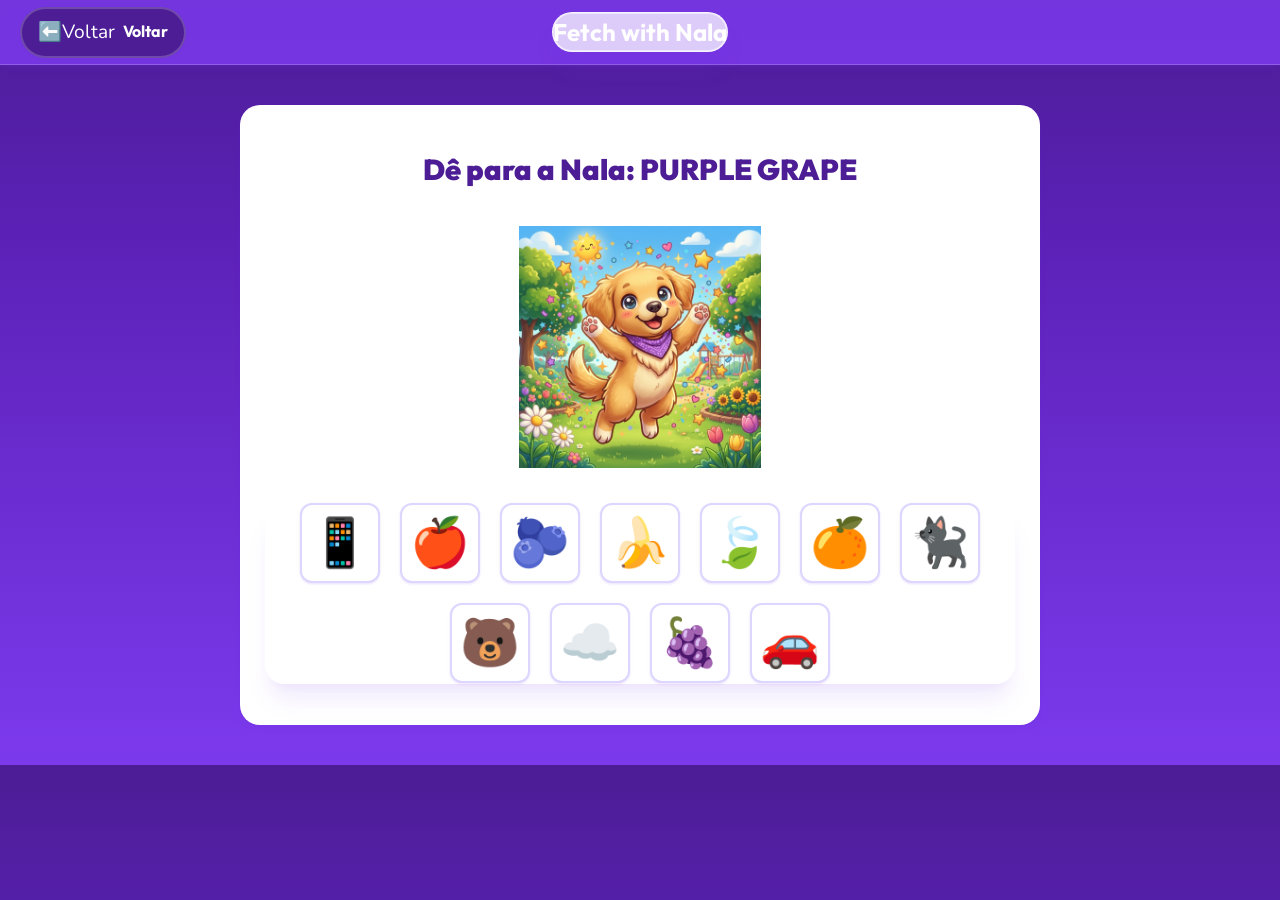
==== game-fetch.html @ 6c3c7677 "Update NalaGolden project" ====
<!DOCTYPE html>
<html lang="pt-BR">
<head>
  <meta charset="UTF-8">
  <title>Fetch with Nala — English with Nala 🐕✨</title>
  <link href="https://fonts.googleapis.com/css2?family=Outfit:wght@400;600;800;900&family=Nunito:wght@400;600;700;800&display=swap" rel="stylesheet">
  <link rel="stylesheet" href="styles.css">
  <style>
    .fetch-container {
      max-width: 800px;
      margin: 40px auto;
      text-align: center;
      padding: 40px 24px;
      background: var(--white);
      border-radius: var(--radius-lg);
      box-shadow: var(--shadow-md);
    }
    .nala-dropzone {
      width: 250px;
      height: 250px;
      margin: 0 auto 30px auto;
      border: 4px dashed transparent;
      border-radius: 50%;
      display: flex;
      align-items: center;
      justify-content: center;
      transition: all 0.3s;
      position: relative;
    }
    .nala-dropzone.dragover {
      border-color: var(--purple-400);
      background: var(--purple-50);
      transform: scale(1.05);
    }
    .nala-img {
      width: 100%;
      pointer-events: none;
      transition: transform 0.3s cubic-bezier(0.175, 0.885, 0.32, 1.275);
    }
    .fetch-prompt {
      font-size: 1.8rem;
      font-weight: 900;
      color: var(--purple-800);
      font-family: 'Outfit', sans-serif;
      margin-bottom: 30px;
    }
    .fetch-target {
      color: var(--orange);
      text-transform: uppercase;
    }
    .items-container {
      display: flex;
      justify-content: center;
      gap: 20px;
      flex-wrap: wrap;
    }
    .draggable-item {
      width: 80px;
      height: 80px;
      font-size: 3rem;
      background: var(--white);
      border-radius: var(--radius-md);
      box-shadow: var(--shadow-sm);
      display: flex;
      align-items: center;
      justify-content: center;
      cursor: grab;
      border: 2px solid var(--purple-200);
      transition: transform 0.2s;
    }
    .draggable-item:active {
      cursor: grabbing;
      transform: scale(0.9);
    }
    @keyframes shake {
      0%, 100% { transform: translateX(0); }
      25% { transform: translateX(-10px); }
      75% { transform: translateX(10px); }
    }
  </style>
</head>
<body class="light-mode" style="background-color: var(--purple-50);">
  <header class="quiz-header glass-header">
    <a href="module-hub.html" class="quiz-back-btn">
      <span aria-hidden="true">⬅️</span>
      <span class="sr-only">Voltar</span>
    </a>
    <div class="quiz-progress-bar-container glass-panel">
      <h2 id="header-title" style="color:var(--white); margin:0; font-family: 'Outfit', sans-serif; font-size: 1.5rem;">Fetch with Nala</h2>
    </div>
  </header>
  <main>
    <div class="fetch-container glass-panel">
      <div class="fetch-prompt">
        Dê para a Nala: <span class="fetch-target" id="fetch-target"></span>
      </div>
      
      <div class="nala-dropzone" id="nala-dropzone">
        <img src="images/nala-celebrate.png" alt="Nala" class="nala-img" id="nala-img">
      </div>
      
      <div class="items-container glass-panel" id="items-container"></div>
    </div>
  </main>
  
  <script src="js/data.js"></script>
  <script>
    const urlParams = new URLSearchParams(window.location.search);
    const currentModule = urlParams.get('module') || localStorage.getItem('selectedModule') || 'colors';
    const moduleData = gameData[currentModule] || gameData['colors'];
    
    let items = [...moduleData.fetch];
    let currentTarget = null;
    
    const targetEl = document.getElementById('fetch-target');
    const itemsContainer = document.getElementById('items-container');
    const nalaDropzone = document.getElementById('nala-dropzone');
    const nalaImg = document.getElementById('nala-img');

    const correctItems = items.filter(item => item.correct);
    let targetQueue = [...correctItems].sort(() => 0.5 - Math.random());

    function nextRound() {
      if (targetQueue.length === 0) {
        alert('A Nala pegou tudo! Bom trabalho! 🐕🎾 Voltando ao Hub...');
        window.location.href = 'module-hub.html';
        return;
      }

      currentTarget = targetQueue.shift();
      targetEl.innerText = currentTarget.name;
      
      renderItems();
    }

    function renderItems() {
      itemsContainer.innerHTML = '';
      
      const displayItems = [...items].sort(() => 0.5 - Math.random());
      
      displayItems.forEach(item => {
        const div = document.createElement('div');
        div.className = 'draggable-item scroll-reveal';
        div.draggable = true;
        div.innerText = item.emoji;
        div.dataset.id = item.id;
        
        div.addEventListener('dragstart', (e) => {
          e.dataTransfer.setData('text/plain', item.id);
          setTimeout(() => div.style.opacity = '0.5', 0);
        });
        
        div.addEventListener('dragend', () => {
          div.style.opacity = '1';
        });
        
        // Touch support for mobile (basic)
        div.addEventListener('touchstart', (e) => {
          // Touch drag and drop is complex in pure JS without libraries,
          // but we can make clicking work as a fallback for mobile.
          if(window.innerWidth <= 768) {
            handleDrop(item.id);
          }
        }, {passive: true});

        itemsContainer.appendChild(div);
      });
      
      setTimeout(() => {
        document.querySelectorAll('.scroll-reveal').forEach(el => el.classList.add('revealed'));
      }, 50);
    }

    nalaDropzone.addEventListener('dragover', (e) => {
      e.preventDefault();
      nalaDropzone.classList.add('dragover');
    });

    nalaDropzone.addEventListener('dragleave', () => {
      nalaDropzone.classList.remove('dragover');
    });

    nalaDropzone.addEventListener('drop', (e) => {
      e.preventDefault();
      nalaDropzone.classList.remove('dragover');
      const draggedId = e.dataTransfer.getData('text/plain');
      handleDrop(draggedId);
    });

    function handleDrop(id) {
      if (id === currentTarget.id) {
        nalaImg.style.transform = 'scale(1.2) rotate(-5deg)';
        setTimeout(() => nalaImg.style.transform = 'scale(1) rotate(0)', 400);
        
        items = items.filter(i => i.id !== currentTarget.id);
        
        setTimeout(() => {
          nextRound();
        }, 600);
      } else {
        nalaDropzone.style.animation = 'shake 0.5s ease';
        setTimeout(() => nalaDropzone.style.animation = 'none', 500);
      }
    }

    nextRound();
  </script>
</body>
</html>
---- styles.css ----
/* ========================================================
   ENGLISH WITH NALA — MAIN STYLESHEET
   Paleta: Roxo Vibrante (#7C3AED), Lilás (#C4B5FD)
   Tipografia: Nunito (arredondada, amigável)
   ======================================================== */

/* === RESET & BASE === */
*, *::before, *::after {
  margin: 0;
  padding: 0;
  box-sizing: border-box;
}

:root {
  /* Primary Colors */
  --purple-900: #3B0764;
  --purple-800: #4C1D95;
  --purple-700: #5B21B6;
  --purple-600: #7C3AED;
  --purple-500: #8B5CF6;
  --purple-400: #A78BFA;
  --purple-300: #C4B5FD;
  --purple-200: #DDD6FE;
  --purple-100: #EDE9FE;
  --purple-50:  #F5F3FF;

  /* Accent — Gold (Nala's fur) */
  --gold-500: #F59E0B;
  --gold-400: #FBBF24;
  --gold-300: #FCD34D;
  --gold-200: #FDE68A;

  /* Success / Correct */
  --green-500: #22C55E;
  --green-400: #4ADE80;

  /* Error / Wrong */
  --red-500: #EF4444;
  --red-400: #F87171;

  /* Neutrals */
  --white: #FFFFFF;
  --gray-50: #F9FAFB;
  --gray-100: #F3F4F6;
  --gray-200: #E5E7EB;
  --gray-300: #D1D5DB;
  --gray-500: #6B7280;
  --gray-700: #374151;
  --gray-900: #111827;

  /* Premium Layered Shadows */
  --shadow-sm: 0 1px 2px rgba(124, 58, 237, 0.05), 0 1px 3px rgba(124, 58, 237, 0.1);
  --shadow-md: 0 4px 6px -1px rgba(124, 58, 237, 0.1), 0 2px 4px -1px rgba(124, 58, 237, 0.06), 0 0 0 1px rgba(124, 58, 237, 0.05);
  --shadow-lg: 0 10px 15px -3px rgba(124, 58, 237, 0.1), 0 4px 6px -2px rgba(124, 58, 237, 0.05), 0 0 0 1px rgba(124, 58, 237, 0.05);
  --shadow-xl: 0 20px 25px -5px rgba(124, 58, 237, 0.1), 0 10px 10px -5px rgba(124, 58, 237, 0.04), 0 0 0 1px rgba(255, 255, 255, 0.5) inset;
  --shadow-glow: 0 0 20px rgba(124, 58, 237, 0.3), 0 0 40px rgba(124, 58, 237, 0.1);

  /* Radius */
  --radius-sm: 8px;
  --radius-md: 12px;
  --radius-lg: 20px;
  --radius-xl: 28px;
  --radius-full: 9999px;

  /* Transitions */
  --transition-fast: 0.2s cubic-bezier(0.4, 0, 0.2, 1);
  --transition-base: 0.3s cubic-bezier(0.4, 0, 0.2, 1);
  --transition-slow: 0.5s cubic-bezier(0.4, 0, 0.2, 1);
  --transition-bounce: 0.4s cubic-bezier(0.175, 0.885, 0.32, 1.275);
}

html {
  scroll-behavior: smooth;
  font-size: 16px;
}

body {
  font-family: 'Nunito', 'Quicksand', sans-serif;
  background: linear-gradient(180deg, var(--purple-800) 0%, var(--purple-700) 30%, var(--purple-600) 100%);
  color: var(--purple-200);
  line-height: 1.6;
  overflow-x: hidden;
  -webkit-font-smoothing: antialiased;
  -moz-osx-font-smoothing: grayscale;
}

img {
  max-width: 100%;
  height: auto;
  display: block;
}

a {
  text-decoration: none;
  color: inherit;
}

/* ========================================================
   SPARKLE PARTICLES
   ======================================================== */
.sparkle-container {
  position: fixed;
  top: 0;
  left: 0;
  width: 100%;
  height: 100%;
  pointer-events: none;
  z-index: 0;
  overflow: hidden;
}

.sparkle {
  position: absolute;
  width: 6px;
  height: 6px;
  background: var(--gold-400);
  border-radius: 50%;
  opacity: 0;
  animation: sparkleFloat 6s infinite ease-in-out;
}

.sparkle:nth-child(1)  { left: 5%;  top: 20%; animation-delay: 0s;    animation-duration: 5s; }
.sparkle:nth-child(2)  { left: 15%; top: 60%; animation-delay: 1s;    animation-duration: 7s; }
.sparkle:nth-child(3)  { left: 25%; top: 40%; animation-delay: 2s;    animation-duration: 6s; }
.sparkle:nth-child(4)  { left: 40%; top: 10%; animation-delay: 0.5s;  animation-duration: 8s; }
.sparkle:nth-child(5)  { left: 55%; top: 70%; animation-delay: 1.5s;  animation-duration: 5.5s; }
.sparkle:nth-child(6)  { left: 65%; top: 30%; animation-delay: 3s;    animation-duration: 6.5s; }
.sparkle:nth-child(7)  { left: 75%; top: 80%; animation-delay: 0.8s;  animation-duration: 7.5s; }
.sparkle:nth-child(8)  { left: 85%; top: 50%; animation-delay: 2.5s;  animation-duration: 5s; }
.sparkle:nth-child(9)  { left: 90%; top: 15%; animation-delay: 1.2s;  animation-duration: 6s; }
.sparkle:nth-child(10) { left: 50%; top: 90%; animation-delay: 3.5s;  animation-duration: 7s; }

@keyframes sparkleFloat {
  0%, 100% { opacity: 0; transform: translateY(0) scale(0); }
  25%      { opacity: 0.8; transform: translateY(-30px) scale(1); }
  50%      { opacity: 0.4; transform: translateY(-60px) scale(0.6); }
  75%      { opacity: 0.8; transform: translateY(-90px) scale(1); }
}

/* ========================================================
   PREMIUM UTILITIES (GLASSMORPHISM)
   ======================================================== */
.glass-panel {
  background: rgba(255, 255, 255, 0.75);
  backdrop-filter: blur(16px);
  -webkit-backdrop-filter: blur(16px);
  border: 1px solid rgba(255, 255, 255, 0.8);
  box-shadow: var(--shadow-xl);
  border-radius: var(--radius-lg);
}

.glass-header {
  background: rgba(124, 58, 237, 0.85); /* Purple-600 translúcido */
  backdrop-filter: blur(12px);
  -webkit-backdrop-filter: blur(12px);
  border-bottom: 1px solid rgba(255, 255, 255, 0.2);
  box-shadow: var(--shadow-md);
  position: sticky;
  top: 0;
  z-index: 100;
  padding: 12px 24px;
  display: flex;
  align-items: center;
  justify-content: center;
}

/* Back Button Premium Styles */
.quiz-back-btn {
  position: absolute;
  left: 20px;
  display: flex;
  align-items: center;
  justify-content: center;
  padding: 8px 16px;
  background: var(--purple-800);
  border-radius: var(--radius-full);
  text-decoration: none;
  font-size: 1.2rem;
  color: white;
  transition: all 0.3s ease;
  box-shadow: var(--shadow-sm);
  border: 2px solid rgba(255, 255, 255, 0.2);
}

.quiz-back-btn::after {
  content: "Voltar";
  margin-left: 8px;
  font-family: 'Outfit', sans-serif;
  font-weight: 700;
  font-size: 1rem;
}

.quiz-back-btn:hover {
  background: var(--gold-400);
  color: var(--purple-900);
  border-color: var(--gold-400);
  transform: translateX(-6px);
  box-shadow: var(--shadow-md);
}

/* ========================================================
   FLOATING PAW PRINTS
   ======================================================== */
.paw-container {
  position: fixed;
  top: 0;
  left: 0;
  width: 100%;
  height: 100%;
  pointer-events: none;
  z-index: 0;
  overflow: hidden;
}

.paw-print {
  position: absolute;
  font-size: 24px;
  opacity: 0;
  animation: pawFloat 10s infinite ease-in-out;
}

.paw-print:nth-child(1) { left: 8%;  animation-delay: 0s;   }
.paw-print:nth-child(2) { left: 22%; animation-delay: 2s;   }
.paw-print:nth-child(3) { left: 45%; animation-delay: 4s;   }
.paw-print:nth-child(4) { left: 60%; animation-delay: 1s;   }
.paw-print:nth-child(5) { left: 78%; animation-delay: 3s;   }
.paw-print:nth-child(6) { left: 92%; animation-delay: 5s;   }

@keyframes pawFloat {
  0%   { opacity: 0; transform: translateY(100vh) rotate(0deg); }
  10%  { opacity: 0.15; }
  90%  { opacity: 0.15; }
  100% { opacity: 0; transform: translateY(-10vh) rotate(45deg); }
}

/* ========================================================
   HEADER
   ======================================================== */
.header {
  position: fixed;
  top: 0;
  left: 0;
  right: 0;
  z-index: 1000;
  padding: 12px 24px;
  transition: var(--transition-base);
  background: rgba(59, 7, 100, 0.7);
  backdrop-filter: blur(20px);
  -webkit-backdrop-filter: blur(20px);
}

.header.scrolled {
  background: rgba(59, 7, 100, 0.95);
  backdrop-filter: blur(24px);
  -webkit-backdrop-filter: blur(24px);
  box-shadow: 0 4px 20px rgba(0, 0, 0, 0.3);
  padding: 8px 24px;
}

.header-inner {
  max-width: 1200px;
  margin: 0 auto;
  display: flex;
  align-items: center;
  justify-content: space-between;
  gap: 16px;
}

/* Logo */
.logo {
  display: flex;
  align-items: center;
  gap: 10px;
  text-decoration: none;
  transition: var(--transition-base);
}

.logo:hover {
  transform: scale(1.03);
}

.logo-icon {
  width: 44px;
  height: 44px;
  border-radius: var(--radius-full);
  object-fit: cover;
  border: 3px solid var(--purple-400);
  box-shadow: 0 0 12px rgba(196, 181, 253, 0.3);
  transition: var(--transition-base);
}

.logo:hover .logo-icon {
  border-color: var(--gold-400);
  box-shadow: 0 0 16px rgba(251, 191, 36, 0.3);
}

.logo-text {
  font-size: 1.3rem;
  font-weight: 800;
  color: var(--purple-200);
  letter-spacing: -0.02em;
}

.logo-text span {
  color: var(--gold-500);
  position: relative;
}

.logo-text span::after {
  content: '✨';
  position: absolute;
  top: -8px;
  right: -16px;
  font-size: 0.6rem;
  animation: twinkle 2s infinite ease-in-out;
}

@keyframes twinkle {
  0%, 100% { opacity: 0.3; transform: scale(0.8); }
  50%      { opacity: 1;   transform: scale(1.2); }
}

/* Navigation */
.nav-links {
  display: flex;
  gap: 8px;
}

.nav-link {
  padding: 8px 18px;
  font-size: 0.95rem;
  font-weight: 700;
  color: var(--purple-300);
  border-radius: var(--radius-full);
  transition: var(--transition-base);
  position: relative;
}

.nav-link:hover {
  background: rgba(196, 181, 253, 0.15);
  color: var(--white);
  transform: translateY(-1px);
}

.nav-link.active {
  background: var(--gold-400);
  color: var(--purple-900);
  box-shadow: 0 4px 12px rgba(251, 191, 36, 0.4);
}

/* Score Display */
.score-display {
  display: flex;
  align-items: center;
  gap: 6px;
  padding: 6px 16px;
  background: linear-gradient(135deg, var(--gold-400), var(--gold-500));
  border-radius: var(--radius-full);
  box-shadow: 0 4px 12px rgba(245, 158, 11, 0.3);
  cursor: default;
  transition: var(--transition-bounce);
}

.score-display:hover {
  transform: scale(1.05);
  box-shadow: 0 6px 16px rgba(245, 158, 11, 0.4);
}

.score-icon {
  font-size: 1.1rem;
  animation: wiggle 2s infinite ease-in-out;
}

@keyframes wiggle {
  0%, 100% { transform: rotate(0deg); }
  25%      { transform: rotate(-10deg); }
  75%      { transform: rotate(10deg); }
}

.score-value {
  font-size: 1rem;
  font-weight: 900;
  color: var(--white);
  text-shadow: 0 1px 2px rgba(0,0,0,0.1);
}

/* Profile Icon */
.profile-icon {
  width: 40px;
  height: 40px;
  border-radius: var(--radius-full);
  background: rgba(196, 181, 253, 0.2);
  display: flex;
  align-items: center;
  justify-content: center;
  cursor: pointer;
  transition: var(--transition-bounce);
  border: 2px solid var(--purple-400);
}

.profile-icon:hover {
  transform: scale(1.1);
  border-color: var(--gold-400);
  box-shadow: 0 0 12px rgba(251, 191, 36, 0.3);
}

.profile-avatar {
  font-size: 1.2rem;
}

/* Hamburger Menu */
.menu-toggle {
  display: none;
  flex-direction: column;
  justify-content: center;
  align-items: center;
  width: 42px;
  height: 42px;
  background: rgba(196, 181, 253, 0.15);
  border: 2px solid var(--purple-400);
  border-radius: var(--radius-md);
  cursor: pointer;
  transition: var(--transition-base);
  position: relative;
}

.menu-toggle span,
.menu-toggle span::before,
.menu-toggle span::after {
  display: block;
  width: 20px;
  height: 2.5px;
  background: var(--purple-200);
  border-radius: 2px;
  transition: var(--transition-base);
}

.menu-toggle span::before,
.menu-toggle span::after {
  content: '';
  position: absolute;
}

.menu-toggle span::before { transform: translateY(-7px); }
.menu-toggle span::after  { transform: translateY(7px); }

.menu-toggle.active span { background: transparent; }
.menu-toggle.active span::before { transform: rotate(45deg); }
.menu-toggle.active span::after  { transform: rotate(-45deg); }

/* Mobile Nav */
.nav-mobile {
  display: none;
  flex-direction: column;
  padding: 0;
  max-height: 0;
  overflow: hidden;
  transition: max-height 0.4s ease, padding 0.4s ease;
}

.nav-mobile.open {
  padding: 12px 0;
  max-height: 300px;
}

.nav-mobile .nav-link {
  padding: 12px 16px;
  text-align: center;
  border-radius: var(--radius-md);
}

/* ========================================================
   HERO SECTION
   ======================================================== */
.hero {
  padding: 140px 24px 80px;
  position: relative;
  overflow: hidden;
  background: linear-gradient(135deg, var(--purple-900) 0%, var(--purple-700) 40%, var(--purple-600) 100%);
}

.hero::before {
  content: '';
  position: absolute;
  top: -50%;
  right: -20%;
  width: 600px;
  height: 600px;
  background: radial-gradient(circle, rgba(196, 181, 253, 0.12) 0%, transparent 70%);
  border-radius: 50%;
  pointer-events: none;
}

.hero::after {
  content: '';
  position: absolute;
  bottom: -30%;
  left: -10%;
  width: 400px;
  height: 400px;
  background: radial-gradient(circle, rgba(251, 191, 36, 0.12) 0%, transparent 70%);
  border-radius: 50%;
  pointer-events: none;
}

.hero-content {
  max-width: 1200px;
  margin: 0 auto;
  display: flex;
  align-items: center;
  gap: 60px;
  position: relative;
  z-index: 1;
}

.hero-text {
  flex: 1;
  max-width: 560px;
}

.hero-badge {
  display: inline-flex;
  align-items: center;
  gap: 8px;
  padding: 8px 20px;
  background: rgba(196, 181, 253, 0.15);
  border: 1px solid rgba(196, 181, 253, 0.3);
  border-radius: var(--radius-full);
  font-size: 0.9rem;
  font-weight: 700;
  color: var(--purple-200);
  margin-bottom: 20px;
  animation: fadeInUp 0.6s ease;
}

.paw-icon {
  font-size: 1rem;
  animation: bounce 2s infinite;
}

@keyframes bounce {
  0%, 100% { transform: translateY(0); }
  50%      { transform: translateY(-4px); }
}

.hero-title {
  font-size: clamp(2.5rem, 6vw, 4rem);
  font-weight: 900;
  color: var(--white);
  line-height: 1.15;
  margin-bottom: 20px;
  animation: fadeInUp 0.6s ease 0.1s both;
}

.hero-title .highlight {
  color: var(--gold-500);
  position: relative;
  display: inline-block;
}

.hero-title .highlight::after {
  content: '';
  position: absolute;
  bottom: 2px;
  left: 0;
  right: 0;
  height: 8px;
  background: var(--gold-400);
  border-radius: 4px;
  z-index: -1;
  opacity: 0.4;
}

.hero-subtitle {
  font-size: 1.1rem;
  color: var(--purple-300);
  line-height: 1.7;
  margin-bottom: 32px;
  animation: fadeInUp 0.6s ease 0.2s both;
  font-weight: 600;
}

.hero-cta {
  display: inline-flex;
  align-items: center;
  gap: 10px;
  padding: 16px 36px;
  background: linear-gradient(135deg, var(--gold-400), var(--gold-500));
  color: var(--purple-900);
  font-size: 1.15rem;
  font-weight: 800;
  border-radius: var(--radius-full);
  box-shadow: 0 8px 24px rgba(251, 191, 36, 0.4);
  transition: var(--transition-bounce);
  animation: fadeInUp 0.6s ease 0.3s both;
  position: relative;
  overflow: hidden;
}

.hero-cta::before {
  content: '';
  position: absolute;
  top: 0;
  left: -100%;
  width: 100%;
  height: 100%;
  background: linear-gradient(90deg, transparent, rgba(255,255,255,0.2), transparent);
  transition: left 0.5s ease;
}

.hero-cta:hover::before {
  left: 100%;
}

.hero-cta:hover {
  transform: translateY(-3px) scale(1.03);
  box-shadow: 0 12px 32px rgba(251, 191, 36, 0.55);
}

.hero-cta:active {
  transform: translateY(-1px) scale(0.98);
}

.cta-sparkle {
  font-size: 1.2rem;
  animation: sparkleRotate 3s infinite linear;
}

@keyframes sparkleRotate {
  0%   { transform: rotate(0deg); }
  100% { transform: rotate(360deg); }
}

/* Hero Image */
.hero-image-wrapper {
  flex: 1;
  display: flex;
  justify-content: center;
  align-items: center;
  position: relative;
  max-width: 420px;
  animation: fadeInUp 0.8s ease 0.2s both;
  filter: drop-shadow(0 16px 40px rgba(0, 0, 0, 0.3));
}

.hero-image-glow {
  position: absolute;
  inset: -20px;
  background: radial-gradient(circle, rgba(196, 181, 253, 0.2) 0%, transparent 70%);
  border-radius: 50%;
  animation: pulseGlow 4s infinite ease-in-out;
}

@keyframes pulseGlow {
  0%, 100% { transform: scale(1); opacity: 0.5; }
  50%      { transform: scale(1.1); opacity: 0.8; }
}

.hero-image {
  width: 100%;
  max-width: 380px;
  animation: heroFloat 4s infinite ease-in-out;
  position: relative;
  z-index: 2;
  mix-blend-mode: multiply;
}

@keyframes heroFloat {
  0%, 100% { transform: translateY(0); }
  50%      { transform: translateY(-12px); }
}

/* Speech Bubble */
.speech-bubble {
  position: absolute;
  top: -10px;
  right: -30px;
  background: var(--white);
  border: 3px solid var(--purple-400);
  border-radius: var(--radius-lg);
  padding: 12px 18px;
  box-shadow: 0 4px 20px rgba(0, 0, 0, 0.2);
  z-index: 3;
  animation: fadeInUp 0.8s ease 0.6s both;
  transition: opacity 0.4s ease;
  max-width: 200px;
}

.speech-bubble::after {
  content: '';
  position: absolute;
  bottom: -12px;
  left: 30px;
  width: 0;
  height: 0;
  border-left: 12px solid transparent;
  border-right: 12px solid transparent;
  border-top: 14px solid var(--purple-400);
}

.speech-bubble::before {
  content: '';
  position: absolute;
  bottom: -8px;
  left: 33px;
  width: 0;
  height: 0;
  border-left: 9px solid transparent;
  border-right: 9px solid transparent;
  border-top: 11px solid var(--white);
  z-index: 1;
}

.speech-bubble p {
  font-size: 0.85rem;
  font-weight: 700;
  color: var(--purple-700);
  line-height: 1.4;
  text-align: center;
}

.speech-bubble.fade-out {
  opacity: 0;
}

/* ========================================================
   SECTION SHARED STYLES
   ======================================================== */
.section {
  padding: 80px 24px;
  position: relative;
  z-index: 1;
}

.section-header {
  text-align: center;
  max-width: 600px;
  margin: 0 auto 48px;
}

.section-icon {
  font-size: 2.5rem;
  margin-bottom: 12px;
  animation: bounce 2s infinite ease-in-out;
}

.section-title {
  font-size: clamp(1.6rem, 4vw, 2.2rem);
  font-weight: 900;
  color: var(--white);
  margin-bottom: 12px;
  line-height: 1.2;
}

.section-subtitle {
  font-size: 1.05rem;
  color: var(--purple-300);
  font-weight: 600;
  line-height: 1.6;
}

/* ========================================================
   TRAIL SECTION — Learning Path
   ======================================================== */
.trail-section {
  background: linear-gradient(180deg, var(--purple-700) 0%, var(--purple-800) 100%);
}

.trail-grid {
  max-width: 1200px;
  margin: 0 auto;
  display: grid;
  grid-template-columns: repeat(auto-fill, minmax(320px, 1fr));
  gap: 24px;
}

/* Trail Card */
.trail-card {
  background: var(--white);
  border-radius: var(--radius-xl);
  overflow: hidden;
  box-shadow: 0 4px 20px rgba(0, 0, 0, 0.15);
  border: 2px solid rgba(196, 181, 253, 0.2);
  transition: var(--transition-bounce);
  cursor: pointer;
  display: block;
  position: relative;
}

.trail-card.unlocked:hover {
  transform: translateY(-6px) scale(1.02);
  box-shadow: 0 12px 40px rgba(0, 0, 0, 0.25);
  border-color: var(--gold-400);
}

.trail-card.locked {
  opacity: 0.65;
  filter: grayscale(0.3);
  cursor: not-allowed;
}

.trail-card.locked:hover {
  transform: none;
}

.trail-card.shake {
  animation: shakeCard 0.6s ease;
}

@keyframes shakeCard {
  0%, 100% { transform: translateX(0); }
  20%      { transform: translateX(-6px); }
  40%      { transform: translateX(6px); }
  60%      { transform: translateX(-4px); }
  80%      { transform: translateX(4px); }
}

.trail-card-thumb {
  position: relative;
  overflow: hidden;
  aspect-ratio: 16/10;
  background: linear-gradient(135deg, var(--purple-100), var(--purple-200));
}

.trail-card-thumb img {
  width: 100%;
  height: 100%;
  object-fit: cover;
  transition: var(--transition-slow);
}

.trail-card.unlocked:hover .trail-card-thumb img {
  transform: scale(1.05);
}

/* Progress Bar */
.trail-card-progress {
  position: absolute;
  bottom: 0;
  left: 0;
  right: 0;
  height: 5px;
  background: rgba(255,255,255,0.4);
}

.progress-bar {
  height: 100%;
  background: linear-gradient(90deg, var(--purple-500), var(--gold-400));
  border-radius: 0 3px 3px 0;
  transition: width 1s ease;
}

/* Lock Overlay */
.trail-lock-overlay {
  position: absolute;
  inset: 0;
  background: rgba(59, 7, 100, 0.4);
  display: flex;
  align-items: center;
  justify-content: center;
  backdrop-filter: blur(2px);
}

.lock-icon {
  font-size: 2.5rem;
  filter: drop-shadow(0 4px 8px rgba(0,0,0,0.2));
  animation: lockPulse 2s infinite ease-in-out;
}

@keyframes lockPulse {
  0%, 100% { transform: scale(1); }
  50%      { transform: scale(1.1); }
}

/* Trail Card Body */
.trail-card-body {
  padding: 20px 24px 24px;
}

.trail-card-title {
  font-size: 1.2rem;
  font-weight: 800;
  color: var(--purple-800);
  margin-bottom: 8px;
}

.trail-card-desc {
  font-size: 0.92rem;
  color: var(--gray-500);
  font-weight: 600;
  line-height: 1.5;
  margin-bottom: 14px;
}

.trail-card-footer {
  display: flex;
  align-items: center;
  justify-content: space-between;
  gap: 12px;
}

.trail-card-tag {
  padding: 4px 14px;
  background: var(--purple-100);
  color: var(--purple-600);
  font-size: 0.8rem;
  font-weight: 800;
  border-radius: var(--radius-full);
}

.trail-card-status {
  font-size: 0.8rem;
  font-weight: 800;
}

.trail-card-status.completed {
  color: var(--green-500);
}

.trail-card-status.in-progress {
  color: var(--gold-500);
}

.trail-card-status.new {
  color: var(--purple-500);
  padding: 3px 12px;
  background: var(--purple-100);
  border-radius: var(--radius-full);
  animation: pulseNew 2s infinite ease-in-out;
}

@keyframes pulseNew {
  0%, 100% { box-shadow: 0 0 0 0 rgba(139, 92, 246, 0.3); }
  50%      { box-shadow: 0 0 0 6px rgba(139, 92, 246, 0); }
}

.trail-card-status.locked-status {
  color: var(--gray-500);
}

/* ========================================================
   ACTIVITIES SECTION
   ======================================================== */
.activities-section {
  background: linear-gradient(180deg, var(--purple-800) 0%, var(--purple-900) 100%);
}

.activities-grid {
  max-width: 1200px;
  margin: 0 auto;
  display: grid;
  grid-template-columns: repeat(auto-fill, minmax(300px, 1fr));
  gap: 24px;
}

.activity-card {
  background: var(--white);
  border-radius: var(--radius-xl);
  overflow: hidden;
  box-shadow: 0 4px 20px rgba(0, 0, 0, 0.15);
  border: 2px solid rgba(196, 181, 253, 0.2);
  transition: var(--transition-bounce);
}

.activity-card:hover {
  transform: translateY(-6px);
  box-shadow: 0 12px 40px rgba(0, 0, 0, 0.25);
  border-color: var(--gold-400);
}

.activity-card-image {
  position: relative;
  padding: 32px 24px;
  background: linear-gradient(135deg, var(--purple-100), var(--purple-200));
  display: flex;
  align-items: center;
  justify-content: center;
}

.activity-icon-big {
  font-size: 4rem;
  animation: floatIcon 3s infinite ease-in-out;
}

@keyframes floatIcon {
  0%, 100% { transform: translateY(0) rotate(0deg); }
  50%      { transform: translateY(-8px) rotate(5deg); }
}

.activity-card-badge {
  position: absolute;
  top: 12px;
  right: 12px;
  padding: 4px 14px;
  background: linear-gradient(135deg, var(--gold-400), var(--gold-500));
  color: var(--white);
  font-size: 0.75rem;
  font-weight: 800;
  border-radius: var(--radius-full);
  text-transform: uppercase;
  letter-spacing: 0.05em;
  box-shadow: 0 2px 8px rgba(245, 158, 11, 0.3);
}

.activity-card-body {
  padding: 24px;
}

.activity-card-title {
  font-size: 1.2rem;
  font-weight: 800;
  color: var(--purple-800);
  margin-bottom: 8px;
}

.activity-card-desc {
  font-size: 0.92rem;
  color: var(--gray-500);
  font-weight: 600;
  line-height: 1.5;
  margin-bottom: 18px;
}

.activity-btn {
  display: inline-flex;
  align-items: center;
  gap: 8px;
  padding: 12px 28px;
  background: linear-gradient(135deg, var(--purple-600), var(--purple-500));
  color: var(--white);
  font-size: 0.95rem;
  font-weight: 800;
  border-radius: var(--radius-full);
  box-shadow: 0 4px 16px rgba(124, 58, 237, 0.3);
  transition: var(--transition-bounce);
  border: none;
  cursor: pointer;
}

.activity-btn:hover {
  transform: translateY(-2px) scale(1.05);
  box-shadow: 0 8px 24px rgba(124, 58, 237, 0.4);
}

.activity-btn:active {
  transform: translateY(0) scale(0.98);
}

.btn-icon {
  font-size: 1rem;
}

/* ========================================================
   SCROLL REVEAL
   ======================================================== */
.scroll-reveal {
  opacity: 0;
  transform: translateY(30px);
  transition: opacity 0.6s ease, transform 0.6s ease;
}

.scroll-reveal.revealed {
  opacity: 1;
  transform: translateY(0);
}

.scroll-reveal:nth-child(2) { transition-delay: 0.1s; }
.scroll-reveal:nth-child(3) { transition-delay: 0.2s; }
.scroll-reveal:nth-child(4) { transition-delay: 0.3s; }
.scroll-reveal:nth-child(5) { transition-delay: 0.4s; }
.scroll-reveal:nth-child(6) { transition-delay: 0.5s; }

/* ========================================================
   FOOTER
   ======================================================== */
.footer {
  background: linear-gradient(135deg, var(--purple-800), var(--purple-900));
  padding: 60px 24px 30px;
  text-align: center;
  position: relative;
  z-index: 1;
}

.footer-inner {
  max-width: 600px;
  margin: 0 auto;
}

.footer-message {
  font-size: 1.6rem;
  font-weight: 900;
  color: var(--white);
  margin-bottom: 8px;
}

.paw-emoji {
  display: inline-block;
  animation: bounce 2s infinite;
}

.footer-sub {
  font-size: 1rem;
  color: var(--purple-300);
  font-weight: 600;
  margin-bottom: 32px;
  line-height: 1.6;
}

.footer-social {
  display: flex;
  justify-content: center;
  gap: 16px;
  margin-bottom: 32px;
}

.social-link {
  width: 48px;
  height: 48px;
  display: flex;
  align-items: center;
  justify-content: center;
  background: rgba(255, 255, 255, 0.1);
  border: 2px solid rgba(255, 255, 255, 0.1);
  border-radius: var(--radius-full);
  font-size: 1.3rem;
  transition: var(--transition-bounce);
}

.social-link:hover {
  background: rgba(255, 255, 255, 0.2);
  border-color: var(--gold-400);
  transform: translateY(-3px) scale(1.1);
  box-shadow: 0 4px 16px rgba(251, 191, 36, 0.2);
}

.footer-divider {
  width: 60px;
  height: 3px;
  background: var(--purple-600);
  border-radius: 2px;
  margin: 0 auto 24px;
}

.footer-links {
  display: flex;
  justify-content: center;
  gap: 24px;
  margin-bottom: 24px;
  flex-wrap: wrap;
}

.footer-link {
  color: var(--purple-300);
  font-size: 0.9rem;
  font-weight: 700;
  transition: var(--transition-base);
}

.footer-link:hover {
  color: var(--gold-400);
}

.footer-copy {
  color: var(--purple-400);
  font-size: 0.8rem;
  font-weight: 600;
}

.heart {
  color: var(--red-400);
  display: inline-block;
  animation: heartbeat 1.5s infinite;
}

@keyframes heartbeat {
  0%, 100% { transform: scale(1); }
  15%      { transform: scale(1.2); }
  30%      { transform: scale(1); }
  45%      { transform: scale(1.15); }
}

/* ========================================================
   FADE-IN ANIMATION
   ======================================================== */
@keyframes fadeInUp {
  0%   { opacity: 0; transform: translateY(24px); }
  100% { opacity: 1; transform: translateY(0); }
}

/* ========================================================
   RESPONSIVE — MOBILE FIRST
   ======================================================== */
@media (max-width: 900px) {
  .hero-content {
    flex-direction: column;
    text-align: center;
    gap: 40px;
  }

  .hero-text {
    max-width: 100%;
  }

  .hero-image-wrapper {
    max-width: 300px;
  }

  .speech-bubble {
    right: -10px;
    top: -20px;
  }

  .trail-grid,
  .activities-grid {
    grid-template-columns: repeat(auto-fill, minmax(280px, 1fr));
    gap: 20px;
  }
}

@media (max-width: 768px) {
  .nav-links {
    display: none;
  }

  .menu-toggle {
    display: flex;
  }

  .nav-mobile {
    display: flex;
  }

  .hero {
    padding: 120px 16px 60px;
  }

  .section {
    padding: 60px 16px;
  }

  .header {
    padding: 10px 16px;
  }

  .score-display {
    padding: 5px 12px;
  }

  .score-value {
    font-size: 0.9rem;
  }

  .logo-text {
    font-size: 1.1rem;
  }

  .logo-icon {
    width: 36px;
    height: 36px;
  }

  .trail-grid,
  .activities-grid {
    grid-template-columns: 1fr;
    gap: 16px;
  }
}

@media (max-width: 480px) {
  .hero-title {
    font-size: 1.7rem;
  }

  .hero-subtitle {
    font-size: 0.95rem;
  }

  .hero-cta {
    padding: 14px 28px;
    font-size: 1rem;
  }

  .speech-bubble {
    display: none;
  }

  .hero-image-wrapper {
    max-width: 240px;
  }

  .section-title {
    font-size: 1.4rem;
  }

  .section-subtitle {
    font-size: 0.9rem;
  }

  .footer-message {
    font-size: 1.3rem;
  }

  .footer-social {
    gap: 12px;
  }

  .social-link {
    width: 42px;
    height: 42px;
  }
}
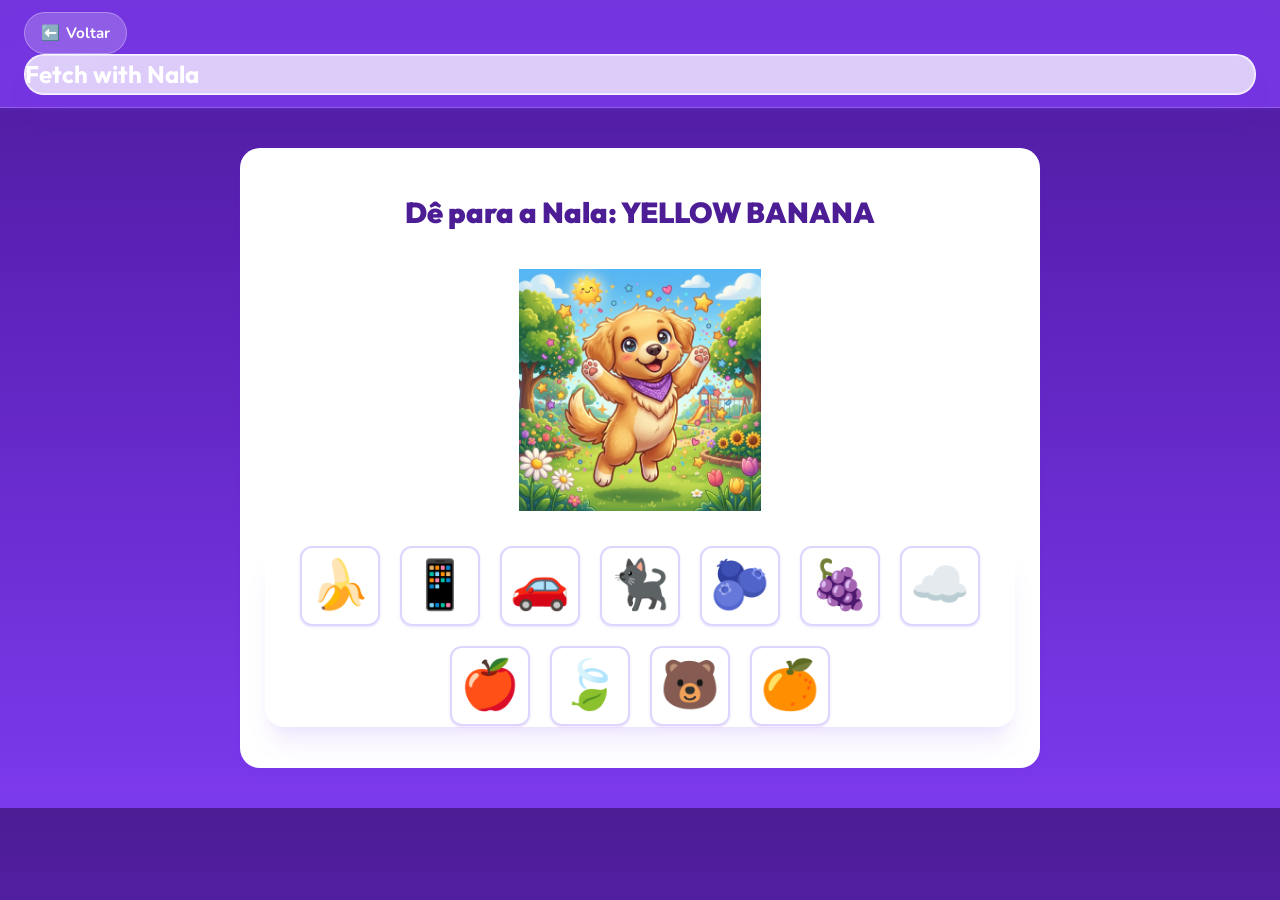
==== commit bd19c236: "fix: add graceful fallback to matching data for spelling, garden, and fetch games" ====
--- a/game-fetch.html
+++ b/game-fetch.html
@@ -109,7 +109,7 @@
     const currentModule = urlParams.get('module') || localStorage.getItem('selectedModule') || 'colors';
     const moduleData = gameData[currentModule] || gameData['colors'];
     
-    let items = [...moduleData.fetch];
+    let items = moduleData.fetch ? [...moduleData.fetch] : (moduleData.matching ? moduleData.matching.map(m => m.word) : []);
     let currentTarget = null;
     
     const targetEl = document.getElementById('fetch-target');
--- a/styles.css
+++ b/styles.css
@@ -9,6 +9,10 @@
   margin: 0;
   padding: 0;
   box-sizing: border-box;
+}
+
+.hidden {
+  display: none !important;
 }
 
 :root {
@@ -159,42 +163,32 @@
   top: 0;
   z-index: 100;
   padding: 12px 24px;
-  display: flex;
-  align-items: center;
-  justify-content: center;
 }
 
 /* Back Button Premium Styles */
 .quiz-back-btn {
-  position: absolute;
-  left: 20px;
-  display: flex;
+  display: inline-flex;
   align-items: center;
   justify-content: center;
+  gap: 6px;
   padding: 8px 16px;
-  background: var(--purple-800);
+  background: rgba(255, 255, 255, 0.2);
   border-radius: var(--radius-full);
   text-decoration: none;
-  font-size: 1.2rem;
+  font-size: 0.95rem;
+  font-weight: 700;
   color: white;
   transition: all 0.3s ease;
   box-shadow: var(--shadow-sm);
-  border: 2px solid rgba(255, 255, 255, 0.2);
-}
-
-.quiz-back-btn::after {
-  content: "Voltar";
-  margin-left: 8px;
-  font-family: 'Outfit', sans-serif;
-  font-weight: 700;
-  font-size: 1rem;
+  border: 1px solid rgba(255, 255, 255, 0.3);
+  white-space: nowrap;
 }
 
 .quiz-back-btn:hover {
   background: var(--gold-400);
   color: var(--purple-900);
   border-color: var(--gold-400);
-  transform: translateX(-6px);
+  transform: translateX(-3px);
   box-shadow: var(--shadow-md);
 }
 
